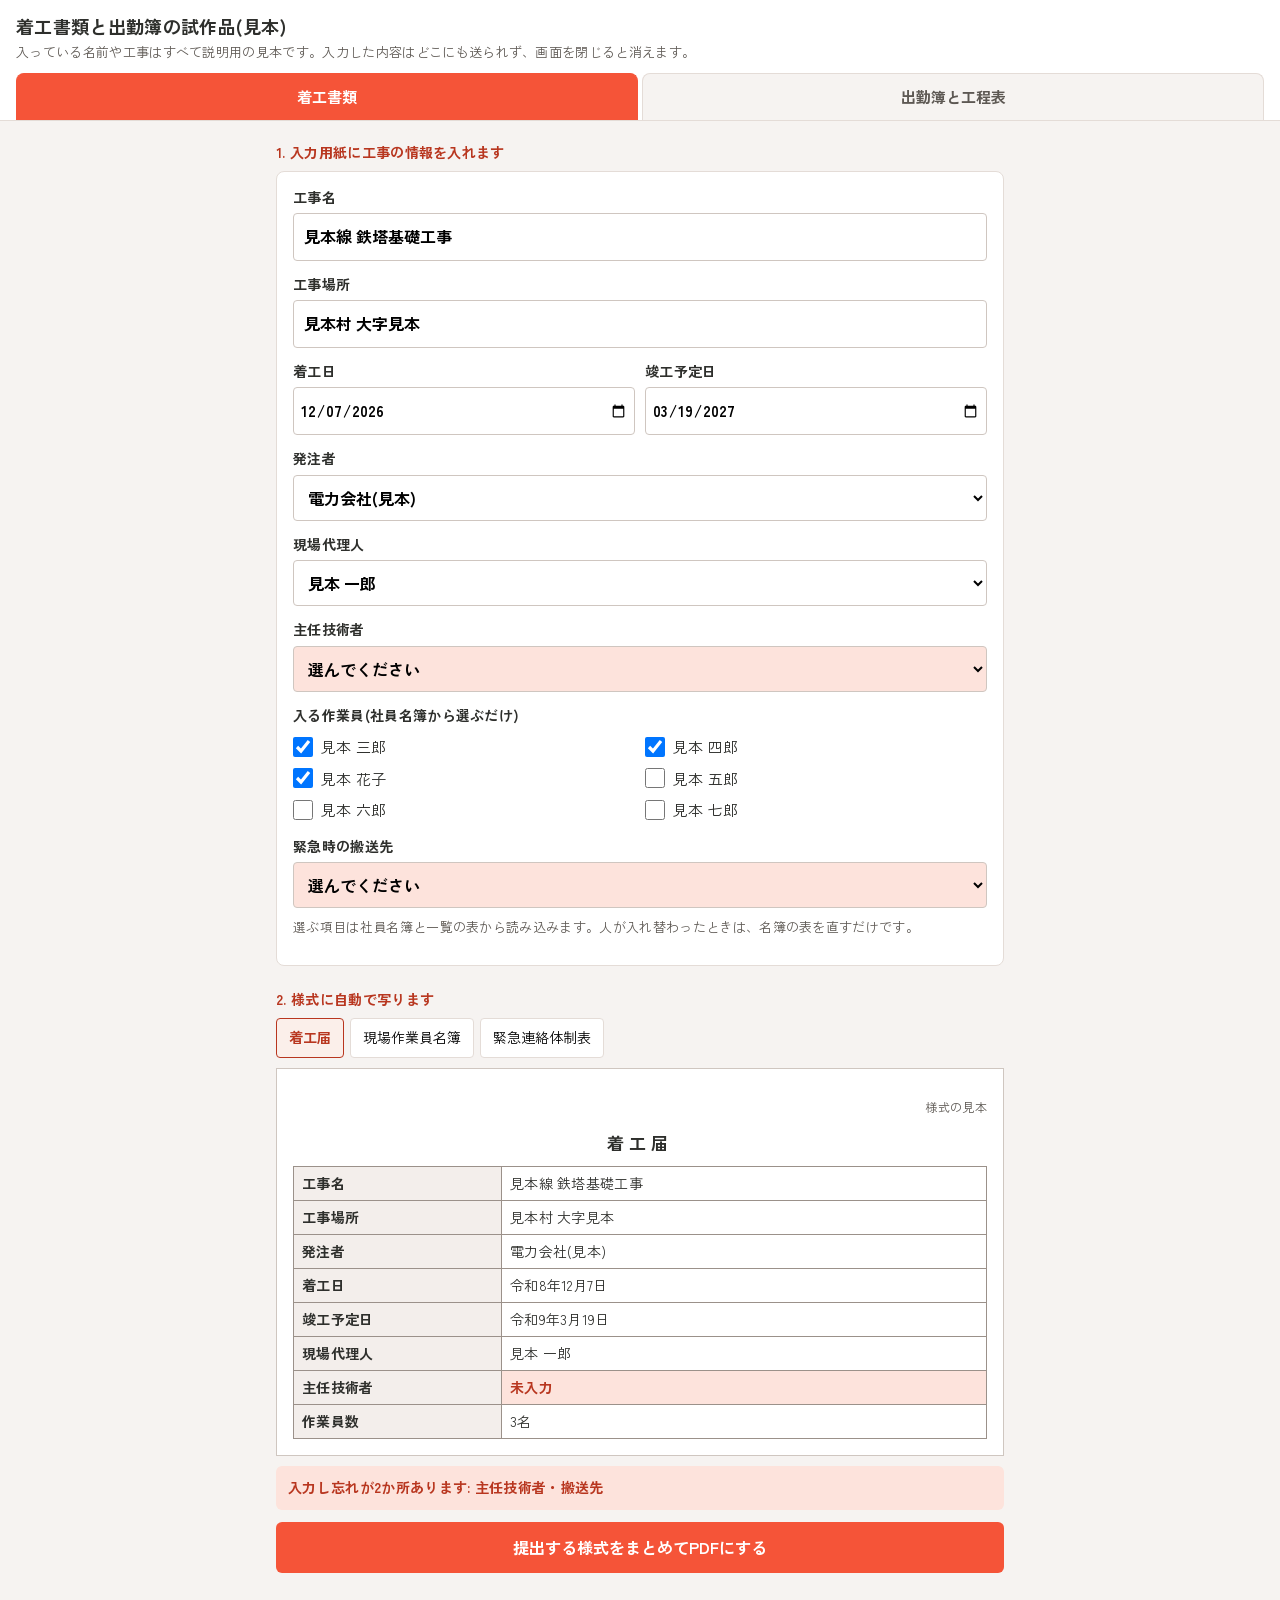
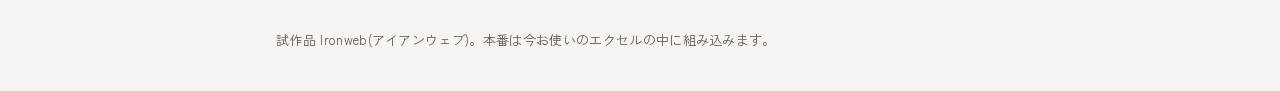
==== demo-kensetsu-1f7031ac/index.html @ 3253ad5c "add preview demo-kensetsu-1f7031ac" ====
<!doctype html>
<html lang="ja">
<head>
<meta charset="utf-8">
<meta name="viewport" content="width=device-width, initial-scale=1">
<meta name="robots" content="noindex, nofollow">
<title>着工書類と出勤簿の試作品(見本)</title>
<link rel="preconnect" href="https://fonts.googleapis.com"><link rel="preconnect" href="https://fonts.gstatic.com" crossorigin>
<link href="https://fonts.googleapis.com/css2?family=Zen+Kaku+Gothic+Antique:wght@400;700&display=swap" rel="stylesheet">
<style>
:root{--accent:#f55438;--head:#b8361f;--ink:#2e2f2c;--sub:#5d5853;--pale:#fbefea;--line:#e4dcd7;--bg:#f6f3f1;--miss:#fde3dc}
*{box-sizing:border-box}
html,body{margin:0}
body{font-family:'Zen Kaku Gothic Antique',sans-serif;color:var(--ink);background:var(--bg);font-size:16px;line-height:1.7;letter-spacing:.02em;text-autospace:normal}
header{background:#fff;border-bottom:1px solid var(--line);padding:14px 16px 0;position:sticky;top:0;z-index:5}
header h1{margin:0;font-size:18px;line-height:1.4;word-break:keep-all;overflow-wrap:anywhere}
header p{margin:2px 0 10px;font-size:13px;color:var(--sub)}
.tabs{display:flex;gap:4px}
.tabs button{flex:1;font:inherit;font-size:15px;font-weight:700;padding:10px 4px;border:1px solid var(--line);border-bottom:none;border-radius:8px 8px 0 0;background:var(--bg);color:var(--sub);cursor:pointer}
.tabs button[aria-selected=true]{background:var(--accent);border-color:var(--accent);color:#fff}
main{max-width:760px;margin:0 auto;padding:16px}
.panel{display:none}.panel.on{display:block}
.step{font-size:14px;font-weight:700;color:var(--head);margin:22px 0 6px}
.step:first-child{margin-top:4px}
.card{background:#fff;border:1px solid var(--line);border-radius:8px;padding:14px 16px}
label{display:block;font-size:14px;font-weight:700;margin-top:12px}
label:first-child{margin-top:0}
.row2 label{margin-top:12px!important}
.card>.row2:first-child label{margin-top:0!important}
input,select{width:100%;font:inherit;font-size:16px;padding:9px 10px;border:1px solid #cfc6c0;border-radius:4px;background:#fff;margin-top:4px}
.row2{display:grid;grid-template-columns:minmax(0,1fr) minmax(0,1fr);gap:10px}
.row2 input,.row2 select{min-width:0;font-size:15px;padding:9px 6px}
.checks{display:grid;grid-template-columns:1fr 1fr;gap:6px 10px;margin-top:6px}
.checks label{font-weight:400;margin:0;display:flex;align-items:center;gap:8px;font-size:15px}
.checks input{width:20px;height:20px;margin:0;flex:none}
.missing{background:var(--miss)}
.hint{font-size:13px;color:var(--sub);margin-top:8px}
.formtabs{display:flex;flex-wrap:wrap;gap:6px}
.formtabs button{font:inherit;font-size:14px;padding:7px 12px;border:1px solid var(--line);border-radius:4px;background:#fff;cursor:pointer}
.formtabs button[aria-pressed=true]{border-color:var(--head);color:var(--head);font-weight:700;background:var(--pale)}
.paper{background:#fff;border:1px solid #cfc6c0;margin-top:10px;padding:16px;overflow-x:auto}
.paper h3{margin:0 0 8px;text-align:center;font-size:17px;letter-spacing:.3em}
.paper .meta{font-size:12px;color:var(--sub);text-align:right}
.paper table{border-collapse:collapse;width:100%;font-size:14px;line-height:1.5;min-width:300px}
.paper th,.paper td{border:1px solid #9b918a;padding:6px 8px;text-align:left;vertical-align:top}
.paper th{background:#f3eeeb;font-weight:700;white-space:nowrap;width:30%}
.paper td.miss{background:var(--miss);color:var(--head);font-weight:700}
.status{margin-top:10px;padding:10px 12px;border-radius:6px;font-size:14px;font-weight:700}
.status.ng{background:var(--miss);color:var(--head)}
.status.ok{background:#e6f1e8;color:#2f6b3a}
.btn{display:block;width:100%;font:inherit;font-weight:700;font-size:16px;padding:12px;border:none;border-radius:6px;background:var(--accent);color:#fff;cursor:pointer;margin-top:12px}
.btn.sub{background:#fff;color:var(--head);border:1px solid var(--head)}
.toast{font-size:13px;color:var(--sub);margin-top:6px;min-height:1em}
.log{width:100%;border-collapse:collapse;font-size:13px;margin-top:8px;background:#fff}
.log th,.log td{border-bottom:1px solid var(--line);padding:6px 3px;text-align:left;white-space:nowrap}
.log td:nth-child(3){white-space:normal}
.log th{font-size:13px;color:var(--sub)}
.log td:last-child{text-align:right}
.log button{font:inherit;font-size:12px;padding:2px 8px;border:1px solid var(--line);background:#fff;border-radius:4px;cursor:pointer}
.gantt{overflow-x:auto;margin-top:8px;background:#fff;border:1px solid var(--line)}
.gantt table{border-collapse:collapse;font-size:13px;min-width:560px;width:100%}
.gantt th,.gantt td{border:1px solid var(--line);padding:4px 2px;text-align:center;height:30px}
.gantt th.item,.gantt td.item{text-align:left;padding-left:8px;white-space:nowrap;width:110px;background:#faf8f7}
.gantt .sun{color:#c0392b}
.bar{position:relative}
.bar i{position:absolute;left:0;right:0;height:4px}
.bar i.p{top:8px;background:#2e2f2c}
.bar i.a{top:18px;background:var(--accent)}
.gantt tr.count td{font-weight:700;background:var(--pale)}
.gantt tr.count td.item{background:var(--pale);color:var(--head)}
.gantt td.flash{animation:fl 1.2s}
@keyframes fl{0%{background:#ffd2c5}100%{background:var(--pale)}}
.legend{font-size:13px;color:var(--sub);margin-top:6px}
.legend b{display:inline-block;width:18px;height:4px;vertical-align:4px;margin:0 4px 0 10px}
.sum{width:100%;border-collapse:collapse;font-size:15px;margin-top:8px;background:#fff}
.sum th,.sum td{border-bottom:1px solid var(--line);padding:8px 6px;text-align:left}
.sum td:last-child,.sum th:last-child{text-align:right}
.delay{margin-top:8px;font-size:14px}
.delay span{display:inline-block;background:var(--miss);color:var(--head);font-weight:700;padding:2px 8px;border-radius:4px;margin:2px 4px 2px 0}
footer{max-width:760px;margin:0 auto;padding:8px 16px 40px;font-size:13px;color:var(--sub)}
</style>
</head>
<body>
<header>
  <h1>着工書類と出勤簿の試作品(見本)</h1>
  <p>入っている名前や工事はすべて説明用の見本です。入力した内容はどこにも送られず、画面を閉じると消えます。</p>
  <div class="tabs" role="tablist">
    <button role="tab" aria-selected="true" data-tab="p1">着工書類</button>
    <button role="tab" aria-selected="false" data-tab="p2">出勤簿と工程表</button>
  </div>
</header>

<main>
<section class="panel on" id="p1">
  <p class="step">1. 入力用紙に工事の情報を入れます</p>
  <div class="card" id="f1">
    <label>工事名<input id="kname" value="見本線 鉄塔基礎工事"></label>
    <label>工事場所<input id="kplace" value="見本村 大字見本"></label>
    <div class="row2">
      <label>着工日<input id="kstart" type="date" value="2026-12-07"></label>
      <label>竣工予定日<input id="kend" type="date" value="2027-03-19"></label>
    </div>
    <label>発注者<select id="kclient"><option value="">選んでください</option><option selected>電力会社(見本)</option><option>県(見本)</option><option>村(見本)</option></select></label>
    <label>現場代理人<select id="kdai"></select></label>
    <label>主任技術者<select id="kshu"></select></label>
    <label>入る作業員(社員名簿から選ぶだけ)</label>
    <div class="checks" id="kworkers"></div>
    <label>緊急時の搬送先<select id="khosp"><option value="">選んでください</option><option>見本病院(車で20分)</option><option>見本診療所(車で8分)</option></select></label>
    <p class="hint">選ぶ項目は社員名簿と一覧の表から読み込みます。人が入れ替わったときは、名簿の表を直すだけです。</p>
  </div>

  <p class="step">2. 様式に自動で写ります</p>
  <div class="formtabs" id="ftabs">
    <button data-f="todoke" aria-pressed="true">着工届</button>
    <button data-f="meibo" aria-pressed="false">現場作業員名簿</button>
    <button data-f="renraku" aria-pressed="false">緊急連絡体制表</button>
  </div>
  <div class="paper" id="paper"></div>
  <div id="status" class="status"></div>
  <button class="btn" id="pdf">提出する様式をまとめてPDFにする</button>
  <p class="toast" id="pdfmsg"></p>
</section>

<section class="panel" id="p2">
  <p class="step">1. 出勤簿に1行入れます</p>
  <div class="card">
    <div class="row2">
      <label>日付<select id="adate"></select></label>
      <label>名前<select id="aname"></select></label>
    </div>
    <div class="row2">
      <label>工事<select id="aproj"></select></label>
      <label>時間<select id="ahours"><option>8</option><option>4</option><option>6</option><option>10</option></select></label>
    </div>
    <button class="btn" id="add">出勤簿に記録する</button>
  </div>
  <table class="log"><thead><tr><th>日付</th><th>名前</th><th>工事</th><th>時間</th><th></th></tr></thead><tbody id="logbody"></tbody></table>

  <p class="step">2. 工程表の作業員数に自動で入ります</p>
  <label style="margin-top:0">見る工事<select id="gproj"></select></label>
  <div class="gantt"><table id="gantt"></table></div>
  <p class="legend">予定<b style="background:#2e2f2c"></b>実績<b style="background:#f55438"></b>作業員数は出勤簿から数えています</p>
  <div class="delay" id="delay"></div>

  <p class="step">3. 工事ごとの延べ時間も同時に出ます</p>
  <table class="sum"><thead><tr><th>工事</th><th>延べ人数</th><th>延べ時間</th></tr></thead><tbody id="sumbody"></tbody></table>
  <p class="hint">本番では、ここに単価を掛けて工事ごとの人件費を出し、月ごと・人ごとの時間は給与の集計に使います。</p>
</section>
</main>
<footer>試作品 Ironweb(アイアンウェブ)。本番は今お使いのエクセルの中に組み込みます。</footer>

<script>
const staff=[
 {n:'見本 一郎',r:'現場代理人',q:'1級電気工事施工管理技士',age:52},
 {n:'見本 二郎',r:'主任技術者',q:'1級土木施工管理技士',age:47},
 {n:'見本 三郎',r:'作業員',q:'玉掛け技能講習',age:38},
 {n:'見本 四郎',r:'作業員',q:'車両系建設機械',age:29},
 {n:'見本 花子',r:'作業員',q:'第二種電気工事士',age:26},
 {n:'見本 五郎',r:'作業員',q:'足場の組立て等作業主任者',age:61},
 {n:'見本 六郎',r:'交通誘導員',q:'交通誘導警備業務2級',age:44},
 {n:'見本 七郎',r:'作業員',q:'小型移動式クレーン',age:33}
];
const $=id=>document.getElementById(id);
const esc=s=>String(s).replace(/[&<>"]/g,c=>({'&':'&amp;','<':'&lt;','>':'&gt;','"':'&quot;'}[c]));
function opts(sel,list,first,val){sel.innerHTML=(first?'<option value="">'+first+'</option>':'')+list.map(v=>'<option'+(v===val?' selected':'')+'>'+esc(v)+'</option>').join('')}
opts($('kdai'),staff.map(s=>s.n),'選んでください','見本 一郎');
opts($('kshu'),staff.map(s=>s.n),'選んでください','');
$('kworkers').innerHTML=staff.slice(2).map((s,i)=>'<label><input type="checkbox" value="'+esc(s.n)+'"'+(i<3?' checked':'')+'>'+esc(s.n)+'</label>').join('');

document.querySelectorAll('.tabs button').forEach(b=>b.onclick=()=>{
 document.querySelectorAll('.tabs button').forEach(x=>x.setAttribute('aria-selected',x===b));
 document.querySelectorAll('.panel').forEach(p=>p.classList.toggle('on',p.id===b.dataset.tab));
 window.scrollTo(0,0);
});
let curF='todoke';
document.querySelectorAll('#ftabs button').forEach(b=>b.onclick=()=>{curF=b.dataset.f;document.querySelectorAll('#ftabs button').forEach(x=>x.setAttribute('aria-pressed',x===b));render1()});

function jd(v){if(!v)return'';const d=new Date(v+'T00:00');return'令和'+(d.getFullYear()-2018)+'年'+(d.getMonth()+1)+'月'+d.getDate()+'日'}
function cell(v){return v?'<td>'+esc(v)+'</td>':'<td class="miss">未入力</td>'}
function render1(){
 const v={name:$('kname').value.trim(),place:$('kplace').value.trim(),start:$('kstart').value,end:$('kend').value,client:$('kclient').value,dai:$('kdai').value,shu:$('kshu').value,hosp:$('khosp').value};
 const ws=[...document.querySelectorAll('#kworkers input:checked')].map(i=>i.value);
 ['kname','kplace','kstart','kend','kclient','kdai','kshu','khosp'].forEach(id=>$(id).classList.toggle('missing',!$(id).value.trim()));
 const find=n=>staff.find(s=>s.n===n)||{};
 let h='';
 if(curF==='todoke'){
  h='<p class="meta">様式の見本</p><h3>着工届</h3><table><tr><th>工事名</th>'+cell(v.name)+'</tr><tr><th>工事場所</th>'+cell(v.place)+'</tr><tr><th>発注者</th>'+cell(v.client)+'</tr><tr><th>着工日</th>'+cell(jd(v.start))+'</tr><tr><th>竣工予定日</th>'+cell(jd(v.end))+'</tr><tr><th>現場代理人</th>'+cell(v.dai)+'</tr><tr><th>主任技術者</th>'+cell(v.shu)+'</tr><tr><th>作業員数</th>'+cell(ws.length?ws.length+'名':'')+'</tr></table>';
 }else if(curF==='meibo'){
  const rows=[v.dai,v.shu,...ws].filter(Boolean);
  h='<p class="meta">様式の見本</p><h3>現場作業員名簿</h3><table><tr><th>工事名</th>'+cell(v.name)+'</tr></table><table style="margin-top:8px"><tr><th style="width:auto">氏名</th><th style="width:auto">役割</th><th style="width:auto">資格</th><th style="width:auto">年齢</th></tr>'+
   (rows.length?rows.map(n=>{const s=find(n);const role=n===v.dai?'現場代理人':n===v.shu?'主任技術者':s.r;return'<tr><td style="white-space:nowrap">'+esc(n)+'</td><td>'+esc(role)+'</td><td>'+esc(s.q)+'</td><td>'+s.age+'</td></tr>'}).join(''):'<tr><td class="miss" colspan="4">作業員が選ばれていません</td></tr>')+'</table>';
 }else{
  h='<p class="meta">様式の見本</p><h3>緊急連絡体制表</h3><table><tr><th>工事名</th>'+cell(v.name)+'</tr><tr><th>現場責任者</th>'+cell(v.dai)+'</tr><tr><th>連絡を受ける人</th>'+cell(v.shu)+'</tr><tr><th>搬送先</th>'+cell(v.hosp)+'</tr><tr><th>発注者への連絡</th>'+cell(v.client?v.client+' 監督員':'')+'</tr></table>';
 }
 $('paper').innerHTML=h;
 const miss=['工事名','工事場所','着工日','竣工予定日','発注者','現場代理人','主任技術者','搬送先'].filter((_,i)=>![v.name,v.place,v.start,v.end,v.client,v.dai,v.shu,v.hosp][i]);
 if(!ws.length)miss.push('作業員');
 const st=$('status');
 if(miss.length){st.className='status ng';st.textContent='入力し忘れが'+miss.length+'か所あります: '+miss.join('・')}
 else{st.className='status ok';st.textContent='入力し忘れはありません。3つの様式がそろいました。'}
 $('pdfmsg').textContent='';
}
document.querySelectorAll('#f1 input,#f1 select').forEach(e=>{e.addEventListener('input',render1);e.addEventListener('change',render1)});
$('pdf').onclick=()=>{$('pdfmsg').textContent=$('status').classList.contains('ng')?'入力し忘れを埋めてから、まとめて出します(本番の動き)。':'本番では、提出する様式をPDFにまとめ、工事名のフォルダに保存します。'};
render1();

// 出勤簿と工程表
const projs=['見本線 鉄塔基礎工事','村道 改良工事(見本)'];
const days=[];const base=new Date('2026-12-07T00:00');
for(let i=0;i<12;i++){const d=new Date(base);d.setDate(base.getDate()+i);days.push(d)}
const dkey=d=>d.getFullYear()+'-'+(d.getMonth()+1)+'-'+d.getDate();
const dlabel=d=>(d.getMonth()+1)+'/'+d.getDate();
const wd=['日','月','火','水','木','金','土'];
const items={
 '見本線 鉄塔基礎工事':[['準備工',0,1,0,1],['掘削',2,5,2,4],['型枠・配筋',6,9,-1,-1],['コンクリート',10,11,-1,-1]],
 '村道 改良工事(見本)':[['準備工',0,0,0,0],['路盤工',1,6,1,5],['舗装工',7,10,-1,-1],['片付け',11,11,-1,-1]]
};
let log=[];
const seed=[[0,0,0,8],[0,2,0,8],[0,3,0,8],[1,0,0,8],[1,2,0,8],[1,3,0,8],[1,4,0,8],[2,2,0,8],[2,3,0,8],[2,6,0,8],[3,0,0,8],[3,2,0,8],[3,4,0,8],[4,2,0,8],[4,3,0,8],[5,1,0,8],[5,4,0,8],[1,1,1,8],[1,5,1,8],[2,1,1,8],[2,5,1,8],[3,1,1,8],[3,5,1,8],[3,7,1,6]];
seed.forEach(s=>log.push({d:s[0],n:staff[s[1]].n,p:projs[s[2]],h:s[3]}));
opts($('adate'),days.slice(0,8).map(d=>dlabel(d)+'('+wd[d.getDay()]+')'),'',dlabel(days[6])+'('+wd[days[6].getDay()]+')');
opts($('aname'),staff.map(s=>s.n),'',staff[2].n);
opts($('aproj'),projs,'',projs[0]);
opts($('gproj'),projs,'',projs[0]);
let lastAdd=null;
function render2(){
 $('logbody').innerHTML=log.map((r,i)=>({r,i})).sort((a,b)=>b.r.d-a.r.d||b.i-a.i).slice(0,6).map(({r,i})=>'<tr><td>'+dlabel(days[r.d])+'</td><td>'+esc(r.n)+'</td><td>'+esc(r.p.replace('(見本)','').replace('見本線 ',''))+'</td><td>'+r.h+'h</td><td><button data-i="'+i+'" aria-label="この行を消す">消す</button></td></tr>').join('')+'<tr><td colspan="5" style="color:#5d5853;font-size:13px">新しい順に6件を表示(全'+log.length+'件)</td></tr>';
 document.querySelectorAll('#logbody button').forEach(b=>b.onclick=()=>{log.splice(+b.dataset.i,1);lastAdd=null;render2()});
 const p=$('gproj').value;const it=items[p];
 let h='<tr><th class="item">作業</th>'+days.map(d=>'<th class="'+(d.getDay()===0?'sun':'')+'">'+dlabel(d)+'<br>'+wd[d.getDay()]+'</th>').join('')+'</tr>';
 it.forEach(([name,ps,pe,as,ae])=>{h+='<tr><td class="item">'+name+'</td>'+days.map((_,i)=>'<td class="bar">'+(i>=ps&&i<=pe?'<i class="p"></i>':'')+(as>=0&&i>=as&&i<=ae?'<i class="a"></i>':'')+'</td>').join('')+'</tr>'});
 h+='<tr class="count"><td class="item">作業員数</td>'+days.map((_,i)=>{const c=new Set(log.filter(r=>r.p===p&&r.d===i).map(r=>r.n)).size;return'<td'+(lastAdd&&lastAdd.p===p&&lastAdd.d===i?' class="flash"':'')+'>'+(c||'')+'</td>'}).join('')+'</tr>';
 $('gantt').innerHTML=h;
 const today=5;
 const late=it.filter(([,ps,pe,as,ae])=>as>=0&&ae<pe&&ae<today&&pe>=today).map(([n,ps,pe,as,ae])=>n+' 予定より'+(Math.min(today,pe)-ae)+'日遅れ');
 $('delay').innerHTML=late.length?late.map(t=>'<span>'+esc(t)+'</span>').join('')+'<br><small style="color:#5d5853">見本の今日は '+dlabel(days[today])+' として計算しています</small>':'<small style="color:#5d5853">遅れている作業はありません</small>';
 $('sumbody').innerHTML=projs.map(pp=>{const rs=log.filter(r=>r.p===pp);return'<tr><td>'+esc(pp)+'</td><td>'+rs.length+'人</td><td>'+rs.reduce((a,r)=>a+r.h,0)+'時間</td></tr>'}).join('');
}
$('add').onclick=()=>{const d=$('adate').selectedIndex;const r={d,n:$('aname').value,p:$('aproj').value,h:+$('ahours').value};log.push(r);lastAdd=r;$('gproj').value=r.p;render2()};
$('gproj').onchange=()=>{lastAdd=null;render2()};
render2();
</script>
</body>
</html>
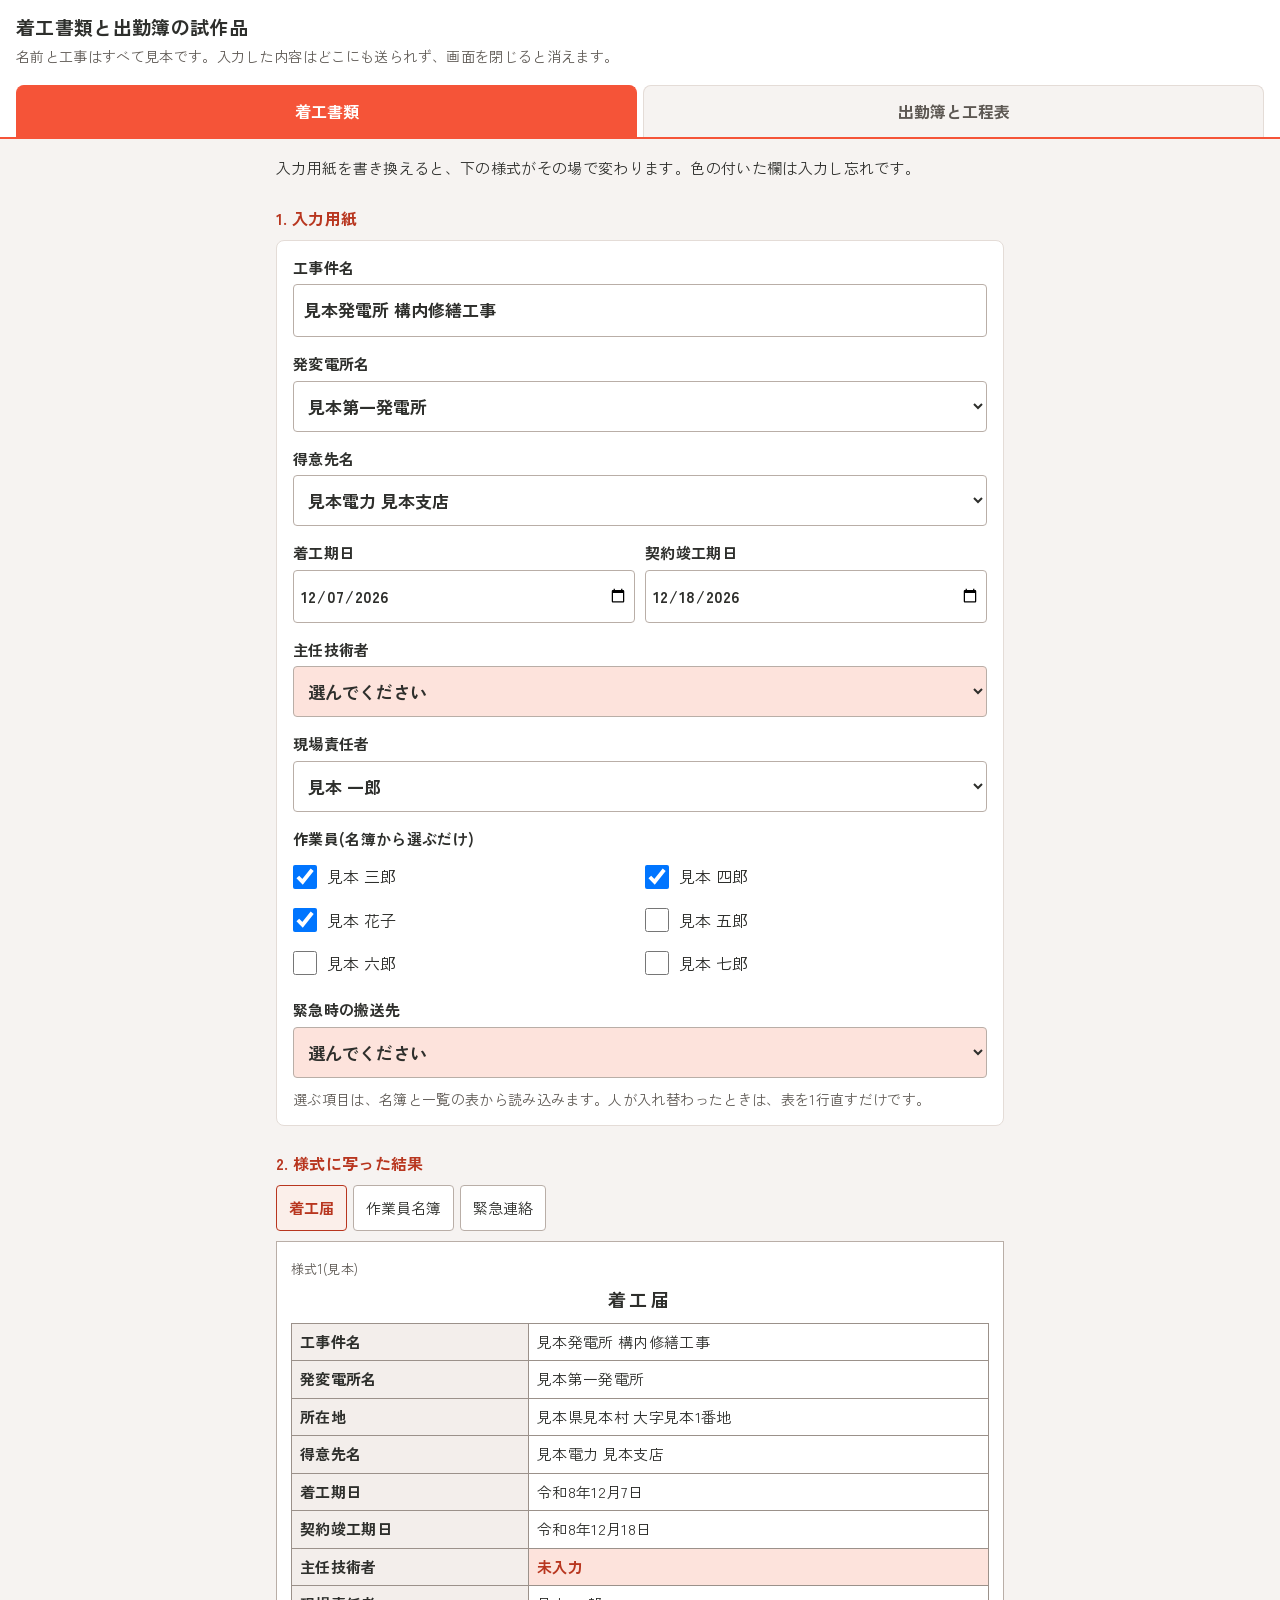
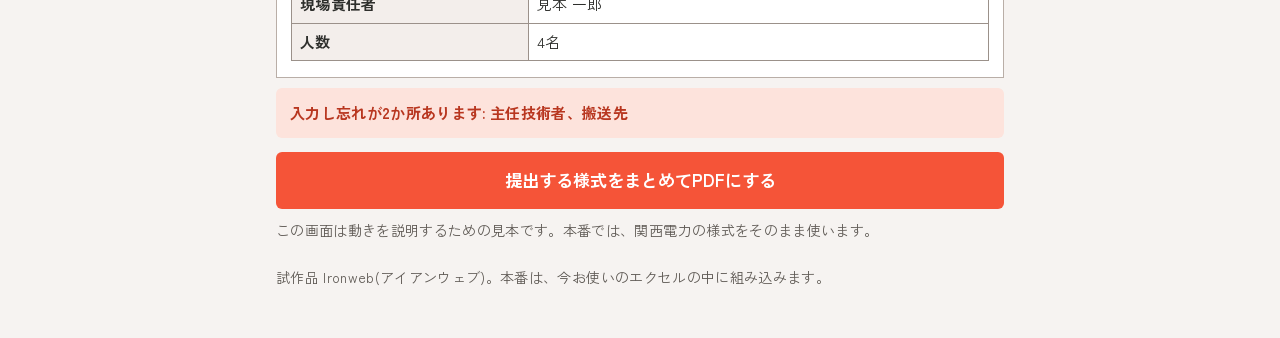
==== commit 706895fa: "update preview demo-kensetsu-1f7031ac" ====
--- a/demo-kensetsu-1f7031ac/index.html
+++ b/demo-kensetsu-1f7031ac/index.html
@@ -11,160 +11,173 @@
 :root{--accent:#f55438;--head:#b8361f;--ink:#2e2f2c;--sub:#5d5853;--pale:#fbefea;--line:#e4dcd7;--bg:#f6f3f1;--miss:#fde3dc}
 *{box-sizing:border-box}
 html,body{margin:0}
-body{font-family:'Zen Kaku Gothic Antique',sans-serif;color:var(--ink);background:var(--bg);font-size:16px;line-height:1.7;letter-spacing:.02em;text-autospace:normal}
-header{background:#fff;border-bottom:1px solid var(--line);padding:14px 16px 0;position:sticky;top:0;z-index:5}
-header h1{margin:0;font-size:18px;line-height:1.4;word-break:keep-all;overflow-wrap:anywhere}
-header p{margin:2px 0 10px;font-size:13px;color:var(--sub)}
-.tabs{display:flex;gap:4px}
-.tabs button{flex:1;font:inherit;font-size:15px;font-weight:700;padding:10px 4px;border:1px solid var(--line);border-bottom:none;border-radius:8px 8px 0 0;background:var(--bg);color:var(--sub);cursor:pointer}
+body{font-family:'Zen Kaku Gothic Antique',sans-serif;color:var(--ink);background:var(--bg);font-size:17px;line-height:1.7;letter-spacing:.02em;text-autospace:normal}
+.top{background:#fff;padding:14px 16px 10px}
+.top h1{margin:0;font-size:19px;line-height:1.4}
+.top p{margin:4px 0 0;font-size:14px;color:var(--sub);line-height:1.6}
+.tabs{display:flex;gap:6px;background:#fff;padding:8px 16px 0;border-bottom:2px solid var(--accent);position:sticky;top:0;z-index:5}
+.tabs button{flex:1;font:inherit;font-size:16px;font-weight:700;padding:12px 4px;border:1px solid var(--line);border-bottom:none;border-radius:8px 8px 0 0;background:var(--bg);color:var(--sub);cursor:pointer}
 .tabs button[aria-selected=true]{background:var(--accent);border-color:var(--accent);color:#fff}
 main{max-width:760px;margin:0 auto;padding:16px}
 .panel{display:none}.panel.on{display:block}
-.step{font-size:14px;font-weight:700;color:var(--head);margin:22px 0 6px}
-.step:first-child{margin-top:4px}
+.guide{font-size:15px;margin:0 0 4px}
+.step{font-size:16px;font-weight:700;color:var(--head);margin:24px 0 8px}
 .card{background:#fff;border:1px solid var(--line);border-radius:8px;padding:14px 16px}
-label{display:block;font-size:14px;font-weight:700;margin-top:12px}
-label:first-child{margin-top:0}
-.row2 label{margin-top:12px!important}
-.card>.row2:first-child label{margin-top:0!important}
-input,select{width:100%;font:inherit;font-size:16px;padding:9px 10px;border:1px solid #cfc6c0;border-radius:4px;background:#fff;margin-top:4px}
+label{display:block;font-size:15px;font-weight:700;margin-top:14px}
+.card>label:first-child,.card>.row2:first-child label{margin-top:0}
+input,select{width:100%;font:inherit;font-size:17px;padding:11px 10px;border:1px solid #b9aea7;border-radius:4px;background:#fff;margin-top:4px;color:var(--ink)}
 .row2{display:grid;grid-template-columns:minmax(0,1fr) minmax(0,1fr);gap:10px}
-.row2 input,.row2 select{min-width:0;font-size:15px;padding:9px 6px}
-.checks{display:grid;grid-template-columns:1fr 1fr;gap:6px 10px;margin-top:6px}
-.checks label{font-weight:400;margin:0;display:flex;align-items:center;gap:8px;font-size:15px}
-.checks input{width:20px;height:20px;margin:0;flex:none}
+.row2 input,.row2 select{min-width:0;font-size:16px;padding:11px 6px}
+.checks{display:grid;grid-template-columns:1fr 1fr;gap:4px 10px;margin-top:6px}
+.checks label{font-weight:400;margin:0;display:flex;align-items:center;gap:10px;font-size:16px;padding:6px 0}
+.checks input{width:24px;height:24px;margin:0;flex:none}
 .missing{background:var(--miss)}
-.hint{font-size:13px;color:var(--sub);margin-top:8px}
+.hint{font-size:14px;color:var(--sub);margin:10px 0 0}
 .formtabs{display:flex;flex-wrap:wrap;gap:6px}
-.formtabs button{font:inherit;font-size:14px;padding:7px 12px;border:1px solid var(--line);border-radius:4px;background:#fff;cursor:pointer}
+.formtabs button{font:inherit;font-size:15px;padding:9px 12px;border:1px solid #b9aea7;border-radius:4px;background:#fff;cursor:pointer;color:var(--ink)}
 .formtabs button[aria-pressed=true]{border-color:var(--head);color:var(--head);font-weight:700;background:var(--pale)}
-.paper{background:#fff;border:1px solid #cfc6c0;margin-top:10px;padding:16px;overflow-x:auto}
-.paper h3{margin:0 0 8px;text-align:center;font-size:17px;letter-spacing:.3em}
-.paper .meta{font-size:12px;color:var(--sub);text-align:right}
-.paper table{border-collapse:collapse;width:100%;font-size:14px;line-height:1.5;min-width:300px}
-.paper th,.paper td{border:1px solid #9b918a;padding:6px 8px;text-align:left;vertical-align:top}
-.paper th{background:#f3eeeb;font-weight:700;white-space:nowrap;width:30%}
+.paper{background:#fff;border:1px solid #b9aea7;margin-top:10px;padding:16px 14px}
+.paper h3{margin:0 0 8px;text-align:center;font-size:18px;letter-spacing:.2em}
+.paper .meta{font-size:13px;color:var(--sub);margin:0 0 4px}
+.paper table{border-collapse:collapse;width:100%;font-size:15px;line-height:1.5}
+.paper th,.paper td{border:1px solid #9b918a;padding:7px 8px;text-align:left;vertical-align:top}
+.paper th{background:#f3eeeb;font-weight:700;white-space:nowrap}
+.paper .kv th{width:34%}
 .paper td.miss{background:var(--miss);color:var(--head);font-weight:700}
-.status{margin-top:10px;padding:10px 12px;border-radius:6px;font-size:14px;font-weight:700}
+.status{margin-top:10px;padding:12px 14px;border-radius:6px;font-size:15px;font-weight:700}
 .status.ng{background:var(--miss);color:var(--head)}
 .status.ok{background:#e6f1e8;color:#2f6b3a}
-.btn{display:block;width:100%;font:inherit;font-weight:700;font-size:16px;padding:12px;border:none;border-radius:6px;background:var(--accent);color:#fff;cursor:pointer;margin-top:12px}
-.btn.sub{background:#fff;color:var(--head);border:1px solid var(--head)}
-.toast{font-size:13px;color:var(--sub);margin-top:6px;min-height:1em}
-.log{width:100%;border-collapse:collapse;font-size:13px;margin-top:8px;background:#fff}
-.log th,.log td{border-bottom:1px solid var(--line);padding:6px 3px;text-align:left;white-space:nowrap}
+.btn{display:block;width:100%;font:inherit;font-weight:700;font-size:17px;padding:14px;border:none;border-radius:6px;background:var(--accent);color:#fff;cursor:pointer;margin-top:14px}
+.msg{font-size:15px;margin:10px 0 0;padding:0}
+.msg.show{padding:12px 14px;border-radius:6px;background:#e6f1e8;color:#2f6b3a;font-weight:700}
+.msg.show.warn{background:var(--miss);color:var(--head)}
+.log{width:100%;border-collapse:collapse;font-size:14px;margin-top:10px;background:#fff}
+.log th,.log td{border-bottom:1px solid var(--line);padding:8px 4px;text-align:left;white-space:nowrap}
 .log td:nth-child(3){white-space:normal}
 .log th{font-size:13px;color:var(--sub)}
+.log small{font-size:13px;color:var(--sub)}
 .log td:last-child{text-align:right}
-.log button{font:inherit;font-size:12px;padding:2px 8px;border:1px solid var(--line);background:#fff;border-radius:4px;cursor:pointer}
+.log button{font:inherit;font-size:14px;padding:6px 10px;border:1px solid #b9aea7;background:#fff;border-radius:4px;cursor:pointer;color:var(--ink)}
 .gantt{overflow-x:auto;margin-top:8px;background:#fff;border:1px solid var(--line)}
-.gantt table{border-collapse:collapse;font-size:13px;min-width:560px;width:100%}
-.gantt th,.gantt td{border:1px solid var(--line);padding:4px 2px;text-align:center;height:30px}
-.gantt th.item,.gantt td.item{text-align:left;padding-left:8px;white-space:nowrap;width:110px;background:#faf8f7}
-.gantt .sun{color:#c0392b}
+.gantt table{border-collapse:separate;border-spacing:0;font-size:14px;min-width:640px;width:100%}
+.gantt th,.gantt td{border-right:1px solid var(--line);border-bottom:1px solid var(--line);padding:4px 2px;text-align:center;height:34px;min-width:40px;background:#fff}
+.gantt .item{text-align:left;padding-left:8px;white-space:nowrap;min-width:118px;background:#faf8f7;position:sticky;left:0;z-index:2}
+.gantt .sun{color:#c0392b;background:#faf3f1}
+.gantt .today{background:#fff6d6}
 .bar{position:relative}
-.bar i{position:absolute;left:0;right:0;height:4px}
-.bar i.p{top:8px;background:#2e2f2c}
-.bar i.a{top:18px;background:var(--accent)}
+.bar i{position:absolute;left:0;right:0;height:5px}
+.bar i.p{top:9px;background:#2e2f2c}
+.bar i.a{top:20px;background:var(--accent)}
 .gantt tr.count td{font-weight:700;background:var(--pale)}
 .gantt tr.count td.item{background:var(--pale);color:var(--head)}
-.gantt td.flash{animation:fl 1.2s}
-@keyframes fl{0%{background:#ffd2c5}100%{background:var(--pale)}}
-.legend{font-size:13px;color:var(--sub);margin-top:6px}
-.legend b{display:inline-block;width:18px;height:4px;vertical-align:4px;margin:0 4px 0 10px}
+.gantt tr.count.sub td{font-weight:400}
+.gantt tr.count td.flash{animation:fl 2.4s}
+@keyframes fl{0%,60%{background:#ffb9a6}100%{background:var(--pale)}}
+.legend{font-size:14px;color:var(--sub);margin-top:6px}
+.legend b{display:inline-block;width:20px;height:5px;vertical-align:4px;margin:0 4px 0 10px}
+.legend b:first-child{margin-left:0}
 .sum{width:100%;border-collapse:collapse;font-size:15px;margin-top:8px;background:#fff}
-.sum th,.sum td{border-bottom:1px solid var(--line);padding:8px 6px;text-align:left}
-.sum td:last-child,.sum th:last-child{text-align:right}
-.delay{margin-top:8px;font-size:14px}
-.delay span{display:inline-block;background:var(--miss);color:var(--head);font-weight:700;padding:2px 8px;border-radius:4px;margin:2px 4px 2px 0}
-footer{max-width:760px;margin:0 auto;padding:8px 16px 40px;font-size:13px;color:var(--sub)}
+.sum th,.sum td{border-bottom:1px solid var(--line);padding:9px 6px;text-align:left}
+.sum th{font-size:13px;color:var(--sub)}
+.sum td:nth-child(n+2),.sum th:nth-child(n+2){text-align:right;white-space:nowrap}
+.delay{margin-top:8px;font-size:15px}
+.delay span{display:inline-block;background:var(--miss);color:var(--head);font-weight:700;padding:3px 10px;border-radius:4px;margin:2px 4px 2px 0}
+.delay small{color:var(--sub);font-size:13px}
+footer{max-width:760px;margin:0 auto;padding:8px 16px 48px;font-size:14px;color:var(--sub)}
 </style>
 </head>
 <body>
-<header>
-  <h1>着工書類と出勤簿の試作品(見本)</h1>
-  <p>入っている名前や工事はすべて説明用の見本です。入力した内容はどこにも送られず、画面を閉じると消えます。</p>
-  <div class="tabs" role="tablist">
-    <button role="tab" aria-selected="true" data-tab="p1">着工書類</button>
-    <button role="tab" aria-selected="false" data-tab="p2">出勤簿と工程表</button>
-  </div>
-</header>
+<div class="top">
+  <h1>着工書類と出勤簿の試作品</h1>
+  <p>名前と工事はすべて見本です。入力した内容はどこにも送られず、画面を閉じると消えます。</p>
+</div>
+<div class="tabs" role="tablist">
+  <button role="tab" aria-selected="true" data-tab="p1">着工書類</button>
+  <button role="tab" aria-selected="false" data-tab="p2">出勤簿と工程表</button>
+</div>
 
 <main>
 <section class="panel on" id="p1">
-  <p class="step">1. 入力用紙に工事の情報を入れます</p>
+  <p class="guide">入力用紙を書き換えると、下の様式がその場で変わります。色の付いた欄は入力し忘れです。</p>
+  <p class="step">1. 入力用紙</p>
   <div class="card" id="f1">
-    <label>工事名<input id="kname" value="見本線 鉄塔基礎工事"></label>
-    <label>工事場所<input id="kplace" value="見本村 大字見本"></label>
+    <label>工事件名<input id="kname" value="見本発電所 構内修繕工事"></label>
+    <label>発変電所名<select id="kplant"></select></label>
+    <label>得意先名<select id="kclient"><option value="">選んでください</option><option selected>見本電力 見本支店</option><option>見本電力 見本営業所</option></select></label>
     <div class="row2">
-      <label>着工日<input id="kstart" type="date" value="2026-12-07"></label>
-      <label>竣工予定日<input id="kend" type="date" value="2027-03-19"></label>
+      <label>着工期日<input id="kstart" type="date" value="2026-12-07"></label>
+      <label>契約竣工期日<input id="kend" type="date" value="2026-12-18"></label>
     </div>
-    <label>発注者<select id="kclient"><option value="">選んでください</option><option selected>電力会社(見本)</option><option>県(見本)</option><option>村(見本)</option></select></label>
-    <label>現場代理人<select id="kdai"></select></label>
     <label>主任技術者<select id="kshu"></select></label>
-    <label>入る作業員(社員名簿から選ぶだけ)</label>
+    <label>現場責任者<select id="kseki"></select></label>
+    <label>作業員(名簿から選ぶだけ)</label>
     <div class="checks" id="kworkers"></div>
     <label>緊急時の搬送先<select id="khosp"><option value="">選んでください</option><option>見本病院(車で20分)</option><option>見本診療所(車で8分)</option></select></label>
-    <p class="hint">選ぶ項目は社員名簿と一覧の表から読み込みます。人が入れ替わったときは、名簿の表を直すだけです。</p>
+    <p class="hint">選ぶ項目は、名簿と一覧の表から読み込みます。人が入れ替わったときは、表を1行直すだけです。</p>
   </div>
 
-  <p class="step">2. 様式に自動で写ります</p>
+  <p class="step">2. 様式に写った結果</p>
   <div class="formtabs" id="ftabs">
     <button data-f="todoke" aria-pressed="true">着工届</button>
-    <button data-f="meibo" aria-pressed="false">現場作業員名簿</button>
-    <button data-f="renraku" aria-pressed="false">緊急連絡体制表</button>
+    <button data-f="meibo" aria-pressed="false">作業員名簿</button>
+    <button data-f="renraku" aria-pressed="false">緊急連絡</button>
   </div>
   <div class="paper" id="paper"></div>
   <div id="status" class="status"></div>
   <button class="btn" id="pdf">提出する様式をまとめてPDFにする</button>
-  <p class="toast" id="pdfmsg"></p>
+  <p class="msg" id="pdfmsg"></p>
+  <p class="hint">この画面は動きを説明するための見本です。本番では、関西電力の様式をそのまま使います。</p>
 </section>
 
 <section class="panel" id="p2">
-  <p class="step">1. 出勤簿に1行入れます</p>
+  <p class="guide">出勤簿に1行足すと、下の工程表の人数と、工事ごとの時間が変わります。</p>
+  <p class="step">1. 出勤簿に記録する</p>
   <div class="card">
     <div class="row2">
       <label>日付<select id="adate"></select></label>
-      <label>名前<select id="aname"></select></label>
+      <label>氏名<select id="aname"></select></label>
     </div>
+    <label>工事<select id="aproj"></select></label>
     <div class="row2">
-      <label>工事<select id="aproj"></select></label>
-      <label>時間<select id="ahours"><option>8</option><option>4</option><option>6</option><option>10</option></select></label>
+      <label>その日の役割<select id="arole"><option>作業員</option><option>安全専従者</option><option>作業安全監視員</option><option>交通誘導員</option></select></label>
+      <label>時間<select id="ahours"><option value="8">8時間</option><option value="4">4時間</option><option value="6">6時間</option></select></label>
     </div>
     <button class="btn" id="add">出勤簿に記録する</button>
+    <p class="msg" id="addmsg"></p>
   </div>
-  <table class="log"><thead><tr><th>日付</th><th>名前</th><th>工事</th><th>時間</th><th></th></tr></thead><tbody id="logbody"></tbody></table>
-
-  <p class="step">2. 工程表の作業員数に自動で入ります</p>
+  <table class="log"><thead><tr><th>日付</th><th>氏名</th><th>工事</th><th>時間</th><th></th></tr></thead><tbody id="logbody"></tbody></table>
+
+  <p class="step" id="gstep">2. 工程表(人数は出勤簿から自動で入ります)</p>
   <label style="margin-top:0">見る工事<select id="gproj"></select></label>
-  <div class="gantt"><table id="gantt"></table></div>
-  <p class="legend">予定<b style="background:#2e2f2c"></b>実績<b style="background:#f55438"></b>作業員数は出勤簿から数えています</p>
+  <div class="gantt" id="gwrap"><table id="gantt"></table></div>
+  <p class="legend"><b style="background:#2e2f2c"></b>予定<b style="background:#f55438"></b>実績</p>
   <div class="delay" id="delay"></div>
 
-  <p class="step">3. 工事ごとの延べ時間も同時に出ます</p>
+  <p class="step">3. 工事ごとの集計</p>
   <table class="sum"><thead><tr><th>工事</th><th>延べ人数</th><th>延べ時間</th></tr></thead><tbody id="sumbody"></tbody></table>
-  <p class="hint">本番では、ここに単価を掛けて工事ごとの人件費を出し、月ごと・人ごとの時間は給与の集計に使います。</p>
+  <p class="hint">本番では、この時間に単価を掛けて工事ごとの人件費を出します。月ごと・人ごとの時間は、給与の集計に使います。</p>
 </section>
 </main>
-<footer>試作品 Ironweb(アイアンウェブ)。本番は今お使いのエクセルの中に組み込みます。</footer>
+<footer>試作品 Ironweb(アイアンウェブ)。本番は、今お使いのエクセルの中に組み込みます。</footer>
 
 <script>
 const staff=[
- {n:'見本 一郎',r:'現場代理人',q:'1級電気工事施工管理技士',age:52},
- {n:'見本 二郎',r:'主任技術者',q:'1級土木施工管理技士',age:47},
- {n:'見本 三郎',r:'作業員',q:'玉掛け技能講習',age:38},
- {n:'見本 四郎',r:'作業員',q:'車両系建設機械',age:29},
- {n:'見本 花子',r:'作業員',q:'第二種電気工事士',age:26},
- {n:'見本 五郎',r:'作業員',q:'足場の組立て等作業主任者',age:61},
- {n:'見本 六郎',r:'交通誘導員',q:'交通誘導警備業務2級',age:44},
- {n:'見本 七郎',r:'作業員',q:'小型移動式クレーン',age:33}
+ {n:'見本 一郎',q:'1級電気工事施工管理技士',age:52},
+ {n:'見本 二郎',q:'1級土木施工管理技士',age:47},
+ {n:'見本 三郎',q:'玉掛け技能講習',age:38},
+ {n:'見本 四郎',q:'高所作業車運転技能講習',age:29},
+ {n:'見本 花子',q:'第二種電気工事士',age:26},
+ {n:'見本 五郎',q:'足場の組立て等作業主任者',age:61},
+ {n:'見本 六郎',q:'交通誘導警備業務2級',age:44},
+ {n:'見本 七郎',q:'小型移動式クレーン運転技能講習',age:33}
 ];
+const plants={'見本第一発電所':'見本県見本村 大字見本1番地','見本第二発電所':'見本県見本村 大字見本2番地','見本変電所':'見本県見本市 見本町3番地'};
 const $=id=>document.getElementById(id);
 const esc=s=>String(s).replace(/[&<>"]/g,c=>({'&':'&amp;','<':'&lt;','>':'&gt;','"':'&quot;'}[c]));
 function opts(sel,list,first,val){sel.innerHTML=(first?'<option value="">'+first+'</option>':'')+list.map(v=>'<option'+(v===val?' selected':'')+'>'+esc(v)+'</option>').join('')}
-opts($('kdai'),staff.map(s=>s.n),'選んでください','見本 一郎');
+opts($('kplant'),Object.keys(plants),'選んでください','見本第一発電所');
 opts($('kshu'),staff.map(s=>s.n),'選んでください','');
+opts($('kseki'),staff.map(s=>s.n),'選んでください','見本 一郎');
 $('kworkers').innerHTML=staff.slice(2).map((s,i)=>'<label><input type="checkbox" value="'+esc(s.n)+'"'+(i<3?' checked':'')+'>'+esc(s.n)+'</label>').join('');
 
 document.querySelectorAll('.tabs button').forEach(b=>b.onclick=()=>{
@@ -175,68 +188,94 @@
 let curF='todoke';
 document.querySelectorAll('#ftabs button').forEach(b=>b.onclick=()=>{curF=b.dataset.f;document.querySelectorAll('#ftabs button').forEach(x=>x.setAttribute('aria-pressed',x===b));render1()});
 
-function jd(v){if(!v)return'';const d=new Date(v+'T00:00');return'令和'+(d.getFullYear()-2018)+'年'+(d.getMonth()+1)+'月'+d.getDate()+'日'}
+function jd(v){if(!v)return'';const d=new Date(v+'T00:00');if(isNaN(d))return'';return'令和'+(d.getFullYear()-2018)+'年'+(d.getMonth()+1)+'月'+d.getDate()+'日'}
 function cell(v){return v?'<td>'+esc(v)+'</td>':'<td class="miss">未入力</td>'}
+function setMsg(el,text,warn){el.textContent=text;el.className='msg'+(text?' show':'')+(warn?' warn':'')}
+function roster(v,ws){
+ const list=[];
+ const add=(n,role)=>{if(!n)return;const f=list.find(r=>r.n===n);if(f){if(role&&!f.roles.includes(role))f.roles.push(role)}else list.push({n,roles:role?[role]:[]})};
+ add(v.seki,'現場責任者');add(v.shu,'主任技術者');ws.forEach(n=>add(n,''));
+ return list.map(r=>({n:r.n,role:r.roles.length?r.roles.join('・'):'作業員'}));
+}
 function render1(){
- const v={name:$('kname').value.trim(),place:$('kplace').value.trim(),start:$('kstart').value,end:$('kend').value,client:$('kclient').value,dai:$('kdai').value,shu:$('kshu').value,hosp:$('khosp').value};
+ const v={name:$('kname').value.trim(),plant:$('kplant').value,client:$('kclient').value,start:$('kstart').value,end:$('kend').value,shu:$('kshu').value,seki:$('kseki').value,hosp:$('khosp').value};
  const ws=[...document.querySelectorAll('#kworkers input:checked')].map(i=>i.value);
- ['kname','kplace','kstart','kend','kclient','kdai','kshu','khosp'].forEach(id=>$(id).classList.toggle('missing',!$(id).value.trim()));
+ ['kname','kplant','kclient','kstart','kend','kshu','kseki','khosp'].forEach(id=>$(id).classList.toggle('missing',!$(id).value.trim()));
  const find=n=>staff.find(s=>s.n===n)||{};
+ const rs=roster(v,ws);
  let h='';
  if(curF==='todoke'){
-  h='<p class="meta">様式の見本</p><h3>着工届</h3><table><tr><th>工事名</th>'+cell(v.name)+'</tr><tr><th>工事場所</th>'+cell(v.place)+'</tr><tr><th>発注者</th>'+cell(v.client)+'</tr><tr><th>着工日</th>'+cell(jd(v.start))+'</tr><tr><th>竣工予定日</th>'+cell(jd(v.end))+'</tr><tr><th>現場代理人</th>'+cell(v.dai)+'</tr><tr><th>主任技術者</th>'+cell(v.shu)+'</tr><tr><th>作業員数</th>'+cell(ws.length?ws.length+'名':'')+'</tr></table>';
+  h='<p class="meta">様式1(見本)</p><h3>着工届</h3><table class="kv"><tr><th>工事件名</th>'+cell(v.name)+'</tr><tr><th>発変電所名</th>'+cell(v.plant)+'</tr><tr><th>所在地</th>'+cell(plants[v.plant]||'')+'</tr><tr><th>得意先名</th>'+cell(v.client)+'</tr><tr><th>着工期日</th>'+cell(jd(v.start))+'</tr><tr><th>契約竣工期日</th>'+cell(jd(v.end))+'</tr><tr><th>主任技術者</th>'+cell(v.shu)+'</tr><tr><th>現場責任者</th>'+cell(v.seki)+'</tr><tr><th>人数</th>'+cell(rs.length?rs.length+'名':'')+'</tr></table>';
  }else if(curF==='meibo'){
-  const rows=[v.dai,v.shu,...ws].filter(Boolean);
-  h='<p class="meta">様式の見本</p><h3>現場作業員名簿</h3><table><tr><th>工事名</th>'+cell(v.name)+'</tr></table><table style="margin-top:8px"><tr><th style="width:auto">氏名</th><th style="width:auto">役割</th><th style="width:auto">資格</th><th style="width:auto">年齢</th></tr>'+
-   (rows.length?rows.map(n=>{const s=find(n);const role=n===v.dai?'現場代理人':n===v.shu?'主任技術者':s.r;return'<tr><td style="white-space:nowrap">'+esc(n)+'</td><td>'+esc(role)+'</td><td>'+esc(s.q)+'</td><td>'+s.age+'</td></tr>'}).join(''):'<tr><td class="miss" colspan="4">作業員が選ばれていません</td></tr>')+'</table>';
+  h='<p class="meta">様式5(見本)</p><h3>現場作業員名簿</h3><table class="kv"><tr><th>工事件名</th>'+cell(v.name)+'</tr></table><table style="margin-top:8px"><tr><th>氏名</th><th>役割</th><th>資格</th><th>年齢</th></tr>'+
+   (rs.length?rs.map(r=>{const s=find(r.n);return'<tr><td style="white-space:nowrap">'+esc(r.n)+'</td><td>'+esc(r.role)+'</td><td>'+esc(s.q)+'</td><td>'+s.age+'</td></tr>'}).join(''):'<tr><td class="miss" colspan="4">まだ誰も選ばれていません</td></tr>')+'</table>';
  }else{
-  h='<p class="meta">様式の見本</p><h3>緊急連絡体制表</h3><table><tr><th>工事名</th>'+cell(v.name)+'</tr><tr><th>現場責任者</th>'+cell(v.dai)+'</tr><tr><th>連絡を受ける人</th>'+cell(v.shu)+'</tr><tr><th>搬送先</th>'+cell(v.hosp)+'</tr><tr><th>発注者への連絡</th>'+cell(v.client?v.client+' 監督員':'')+'</tr></table>';
+  h='<p class="meta">様式30(見本)</p><h3>緊急連絡体制表</h3><table class="kv"><tr><th>工事件名</th>'+cell(v.name)+'</tr><tr><th>発変電所名</th>'+cell(v.plant)+'</tr><tr><th>現場責任者</th>'+cell(v.seki)+'</tr><tr><th>主任技術者</th>'+cell(v.shu)+'</tr><tr><th>搬送先</th>'+cell(v.hosp)+'</tr><tr><th>得意先への連絡</th>'+cell(v.client)+'</tr></table>';
  }
  $('paper').innerHTML=h;
- const miss=['工事名','工事場所','着工日','竣工予定日','発注者','現場代理人','主任技術者','搬送先'].filter((_,i)=>![v.name,v.place,v.start,v.end,v.client,v.dai,v.shu,v.hosp][i]);
+ const labels=['工事件名','発変電所名','得意先名','着工期日','契約竣工期日','主任技術者','現場責任者','搬送先'];
+ const vals=[v.name,v.plant,v.client,v.start,v.end,v.shu,v.seki,v.hosp];
+ const miss=labels.filter((_,i)=>!vals[i]);
  if(!ws.length)miss.push('作業員');
  const st=$('status');
- if(miss.length){st.className='status ng';st.textContent='入力し忘れが'+miss.length+'か所あります: '+miss.join('・')}
+ const order=!!(v.start&&v.end&&v.end<v.start);
+ $('kend').classList.toggle('missing',!v.end||order);
+ if(miss.length){st.className='status ng';st.textContent='入力し忘れが'+miss.length+'か所あります: '+miss.join('、')}
+ else if(order){st.className='status ng';st.textContent='契約竣工期日が着工期日より前になっています'}
  else{st.className='status ok';st.textContent='入力し忘れはありません。3つの様式がそろいました。'}
- $('pdfmsg').textContent='';
+ setMsg($('pdfmsg'),'');
 }
 document.querySelectorAll('#f1 input,#f1 select').forEach(e=>{e.addEventListener('input',render1);e.addEventListener('change',render1)});
-$('pdf').onclick=()=>{$('pdfmsg').textContent=$('status').classList.contains('ng')?'入力し忘れを埋めてから、まとめて出します(本番の動き)。':'本番では、提出する様式をPDFにまとめ、工事名のフォルダに保存します。'};
+$('pdf').onclick=()=>{const ng=$('status').classList.contains('ng');setMsg($('pdfmsg'),ng?'上の赤い表示がなくなってから、まとめて出します。':'本番では、ここで様式が1つのPDFになり、工事件名のフォルダに保存されます。',ng)};
 render1();
 
 // 出勤簿と工程表
-const projs=['見本線 鉄塔基礎工事','村道 改良工事(見本)'];
+const projs=['見本発電所 構内修繕工事','見本配電線 防護管工事'];
 const days=[];const base=new Date('2026-12-07T00:00');
 for(let i=0;i<12;i++){const d=new Date(base);d.setDate(base.getDate()+i);days.push(d)}
-const dkey=d=>d.getFullYear()+'-'+(d.getMonth()+1)+'-'+d.getDate();
 const dlabel=d=>(d.getMonth()+1)+'/'+d.getDate();
 const wd=['日','月','火','水','木','金','土'];
+const dfull=i=>dlabel(days[i])+'('+wd[days[i].getDay()]+')';
+const today=5;
 const items={
- '見本線 鉄塔基礎工事':[['準備工',0,1,0,1],['掘削',2,5,2,4],['型枠・配筋',6,9,-1,-1],['コンクリート',10,11,-1,-1]],
- '村道 改良工事(見本)':[['準備工',0,0,0,0],['路盤工',1,6,1,5],['舗装工',7,10,-1,-1],['片付け',11,11,-1,-1]]
+ '見本発電所 構内修繕工事':[['着工前打合せ',0,0,0,0],['修繕工事',1,5,1,4],['塗装',7,9,-1,-1],['後片付け',10,10,-1,-1]],
+ '見本配電線 防護管工事':[['着工前打合せ',0,0,0,0],['防護管の取付',1,4,1,4],['後片付け',7,7,-1,-1]]
 };
+const roles=['安全専従者','作業安全監視員','交通誘導員'];
 let log=[];
-const seed=[[0,0,0,8],[0,2,0,8],[0,3,0,8],[1,0,0,8],[1,2,0,8],[1,3,0,8],[1,4,0,8],[2,2,0,8],[2,3,0,8],[2,6,0,8],[3,0,0,8],[3,2,0,8],[3,4,0,8],[4,2,0,8],[4,3,0,8],[5,1,0,8],[5,4,0,8],[1,1,1,8],[1,5,1,8],[2,1,1,8],[2,5,1,8],[3,1,1,8],[3,5,1,8],[3,7,1,6]];
-seed.forEach(s=>log.push({d:s[0],n:staff[s[1]].n,p:projs[s[2]],h:s[3]}));
-opts($('adate'),days.slice(0,8).map(d=>dlabel(d)+'('+wd[d.getDay()]+')'),'',dlabel(days[6])+'('+wd[days[6].getDay()]+')');
+[[0,0,0],[0,2,0],[0,3,0],[1,0,0],[1,2,0],[1,3,0],[1,4,0],[2,2,0],[2,3,0],[2,6,0,'交通誘導員'],[3,0,0],[3,2,0],[3,4,0],[4,2,0],[4,5,0,'安全専従者'],[5,1,0],[5,4,0],
+ [1,1,1],[1,5,1],[2,1,1],[2,5,1],[3,1,1],[3,7,1],[4,1,1],[4,7,1]].forEach(s=>log.push({d:s[0],n:staff[s[1]].n,p:projs[s[2]],r:s[3]||'作業員',h:8}));
+const dateIdx=[0,1,2,3,4,5,7];
+$('adate').innerHTML=dateIdx.map(i=>'<option value="'+i+'"'+(i===today?' selected':'')+'>'+dfull(i)+'</option>').join('');
 opts($('aname'),staff.map(s=>s.n),'',staff[2].n);
 opts($('aproj'),projs,'',projs[0]);
 opts($('gproj'),projs,'',projs[0]);
+const cnt=(p,i,role)=>new Set(log.filter(r=>r.p===p&&r.d===i&&(!role||r.r===role)).map(r=>r.n)).size;
 let lastAdd=null;
 function render2(){
- $('logbody').innerHTML=log.map((r,i)=>({r,i})).sort((a,b)=>b.r.d-a.r.d||b.i-a.i).slice(0,6).map(({r,i})=>'<tr><td>'+dlabel(days[r.d])+'</td><td>'+esc(r.n)+'</td><td>'+esc(r.p.replace('(見本)','').replace('見本線 ',''))+'</td><td>'+r.h+'h</td><td><button data-i="'+i+'" aria-label="この行を消す">消す</button></td></tr>').join('')+'<tr><td colspan="5" style="color:#5d5853;font-size:13px">新しい順に6件を表示(全'+log.length+'件)</td></tr>';
- document.querySelectorAll('#logbody button').forEach(b=>b.onclick=()=>{log.splice(+b.dataset.i,1);lastAdd=null;render2()});
+ $('logbody').innerHTML=log.map((r,i)=>({r,i})).sort((a,b)=>b.i-a.i).slice(0,5).map(({r,i})=>'<tr><td>'+dlabel(days[r.d])+'</td><td>'+esc(r.n)+'</td><td>'+esc(r.p)+(r.r!=='作業員'?'<br><small>'+esc(r.r)+'</small>':'')+'</td><td>'+r.h+'h</td><td><button data-i="'+i+'">消す</button></td></tr>').join('')+'<tr><td colspan="5" style="color:#5d5853;font-size:13px;white-space:normal">新しく入れた順に5件を表示しています(全'+log.length+'件)</td></tr>';
+ document.querySelectorAll('#logbody button').forEach(b=>b.onclick=()=>{const r=log[+b.dataset.i];log.splice(+b.dataset.i,1);lastAdd=null;setMsg($('addmsg'),dfull(r.d)+' '+r.n+' の記録を消しました。工程表の人数も戻っています。');render2()});
  const p=$('gproj').value;const it=items[p];
- let h='<tr><th class="item">作業</th>'+days.map(d=>'<th class="'+(d.getDay()===0?'sun':'')+'">'+dlabel(d)+'<br>'+wd[d.getDay()]+'</th>').join('')+'</tr>';
- it.forEach(([name,ps,pe,as,ae])=>{h+='<tr><td class="item">'+name+'</td>'+days.map((_,i)=>'<td class="bar">'+(i>=ps&&i<=pe?'<i class="p"></i>':'')+(as>=0&&i>=as&&i<=ae?'<i class="a"></i>':'')+'</td>').join('')+'</tr>'});
- h+='<tr class="count"><td class="item">作業員数</td>'+days.map((_,i)=>{const c=new Set(log.filter(r=>r.p===p&&r.d===i).map(r=>r.n)).size;return'<td'+(lastAdd&&lastAdd.p===p&&lastAdd.d===i?' class="flash"':'')+'>'+(c||'')+'</td>'}).join('')+'</tr>';
+ const cls=i=>(days[i].getDay()===0?' sun':'')+(i===today?' today':'');
+ let h='<tr><th class="item">作業</th>'+days.map((d,i)=>'<th class="'+cls(i).trim()+'">'+dlabel(d)+'<br>'+wd[d.getDay()]+'</th>').join('')+'</tr>';
+ it.forEach(([name,ps,pe,as,ae])=>{h+='<tr><td class="item">'+name+'</td>'+days.map((_,i)=>'<td class="bar'+cls(i)+'">'+(i>=ps&&i<=pe?'<i class="p"></i>':'')+(as>=0&&i>=as&&i<=ae?'<i class="a"></i>':'')+'</td>').join('')+'</tr>'});
+ const row=(label,role,sub)=>'<tr class="count'+(sub?' sub':'')+'"><td class="item">'+label+'</td>'+days.map((_,i)=>{const c=cnt(p,i,role);const fl=lastAdd&&lastAdd.p===p&&lastAdd.d===i&&(!role||lastAdd.r===role);return'<td'+(fl?' class="flash"':'')+'>'+(c||'')+'</td>'}).join('')+'</tr>';
+ h+=row('作業員総数','',false)+roles.map(r=>row(r,r,true)).join('');
  $('gantt').innerHTML=h;
- const today=5;
- const late=it.filter(([,ps,pe,as,ae])=>as>=0&&ae<pe&&ae<today&&pe>=today).map(([n,ps,pe,as,ae])=>n+' 予定より'+(Math.min(today,pe)-ae)+'日遅れ');
- $('delay').innerHTML=late.length?late.map(t=>'<span>'+esc(t)+'</span>').join('')+'<br><small style="color:#5d5853">見本の今日は '+dlabel(days[today])+' として計算しています</small>':'<small style="color:#5d5853">遅れている作業はありません</small>';
+ const fc=document.querySelector('#gantt td.flash');
+ if(fc){const w=$('gwrap');w.scrollLeft=Math.max(0,fc.offsetLeft-150)}
+ const late=[];
+ it.forEach(([n,ps,pe,as,ae])=>{const plan=Math.max(0,Math.min(pe,today)-ps+1);const act=as<0?0:Math.max(0,Math.min(ae,today)-as+1);if(plan-act>0)late.push(n+' 予定より'+(plan-act)+'日遅れ')});
+ $('delay').innerHTML=(late.length?late.map(t=>'<span>'+esc(t)+'</span>').join(''):'遅れている作業はありません')+'<br><small>黄色の列('+dfull(today)+')を今日として計算しています</small>';
  $('sumbody').innerHTML=projs.map(pp=>{const rs=log.filter(r=>r.p===pp);return'<tr><td>'+esc(pp)+'</td><td>'+rs.length+'人</td><td>'+rs.reduce((a,r)=>a+r.h,0)+'時間</td></tr>'}).join('');
 }
-$('add').onclick=()=>{const d=$('adate').selectedIndex;const r={d,n:$('aname').value,p:$('aproj').value,h:+$('ahours').value};log.push(r);lastAdd=r;$('gproj').value=r.p;render2()};
+$('add').onclick=()=>{
+ const d=+$('adate').value,n=$('aname').value,p=$('aproj').value,r=$('arole').value,h=+$('ahours').value;
+ if(log.some(x=>x.d===d&&x.n===n&&x.p===p)){setMsg($('addmsg'),n+' は '+dfull(d)+' のこの工事にすでに記録があります。別の方か、別の日を選んでください。',true);return}
+ const before=cnt(p,d,'');
+ const rec={d,n,p,r,h};log.push(rec);lastAdd=rec;$('gproj').value=p;render2();
+ setMsg($('addmsg'),'記録しました。'+dfull(d)+' の作業員総数が '+before+'人から'+cnt(p,d,'')+'人になりました。下の工程表をご覧ください。');
+};
 $('gproj').onchange=()=>{lastAdd=null;render2()};
 render2();
 </script>
